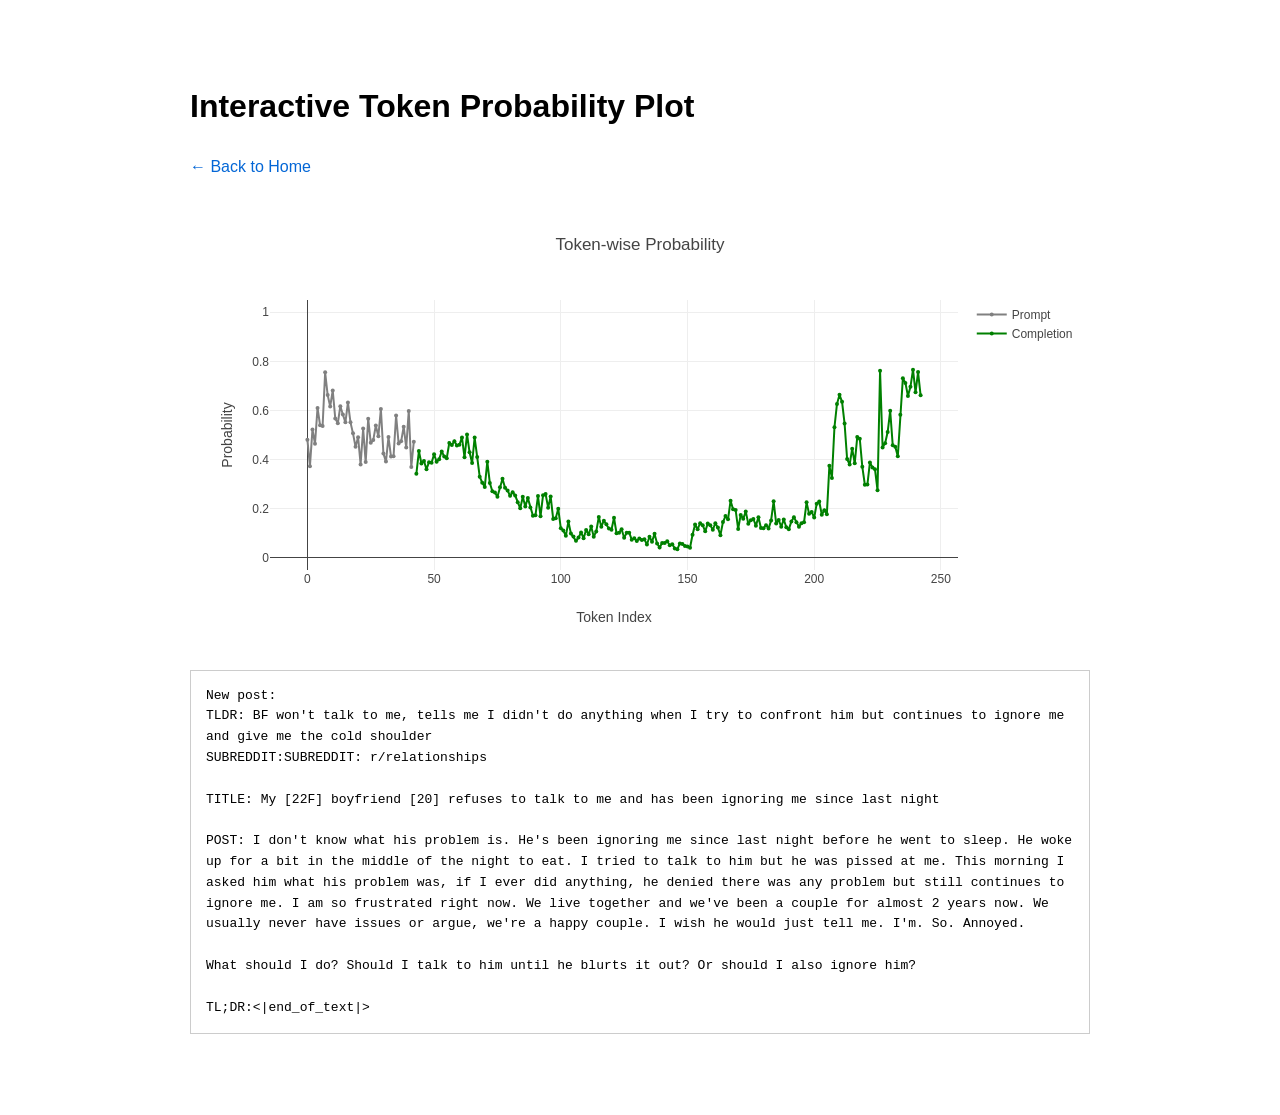
==== plot_viewer.html @ 888e2153 "dual" ====
<!DOCTYPE html>
<html lang="en">
<head>
    <meta charset="UTF-8">
    <meta name="viewport" content="width=device-width, initial-scale=1.0">
    <title>Interactive Plot Viewer</title>
    <script src="https://cdn.plot.ly/plotly-latest.min.js"></script>
    <link rel="stylesheet" href="style.css">
</head>
<body>
    <h1>Interactive Token Probability Plot</h1>
    <a href="index.html">← Back to Home</a>
    
    <div id="plot"></div>
    
    <div id="text-container">Loading text...</div>

    <script src="plot_viewer.js"></script>
</body>
</html>
---- style.css ----
body {
    font-family: -apple-system, BlinkMacSystemFont, "Segoe UI", Roboto, Helvetica, Arial, sans-serif;
    max-width: 900px;
    margin: 40px auto;
    padding: 20px;
    line-height: 1.6;
}

button:disabled {
    opacity: 0.5;
}

a {
    color: #0366d6;
    text-decoration: none;
}
a:hover {
    text-decoration: underline;
}

/* Styles for the new Home Page */
.viewer-choice {
    border: 1px solid #ddd;
    padding: 10px 20px;
    margin-top: 20px;
    border-radius: 8px;
}
.viewer-choice h2 {
    margin-top: 0;
}

/* Styles for the Plot Viewer */
#plot {
    width: 100%;
    height: 450px;
    margin-top: 20px;
}
#text-container {
    font-family: monospace;
    border: 1px solid #ccc;
    padding: 15px;
    margin-top: 20px;
    white-space: pre-wrap;
    word-wrap: break-word;
}
#text-container span:hover {
    background-color: #ffff99; /* Highlight on hover */
    cursor: pointer;
}
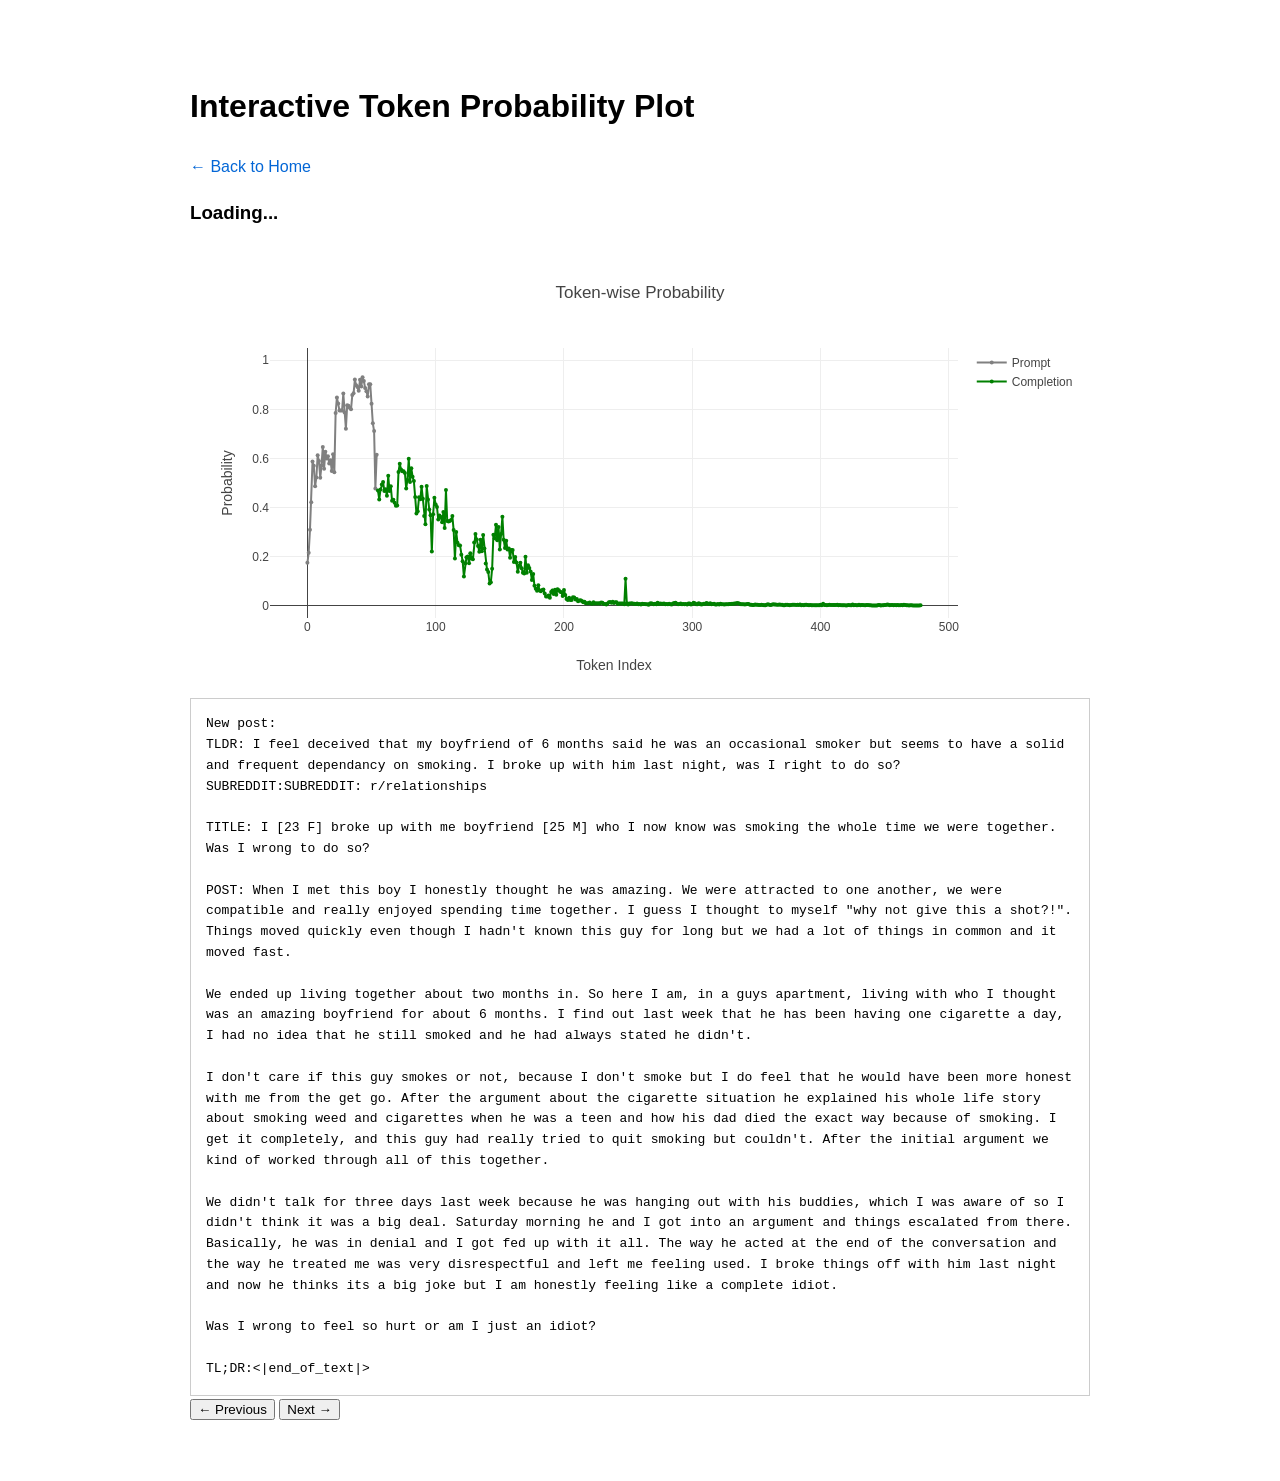
==== commit 08e323af: "Update plot_viewer.html" ====
--- a/plot_viewer.html
+++ b/plot_viewer.html
@@ -11,10 +11,17 @@
     <h1>Interactive Token Probability Plot</h1>
     <a href="index.html">← Back to Home</a>
     
+    <h3 id="entryCounter">Loading...</h3>
+    
     <div id="plot"></div>
     
     <div id="text-container">Loading text...</div>
 
+    <div class="nav-buttons">
+        <button id="prevBtn">← Previous</button>
+        <button id="nextBtn">Next →</button>
+    </div>
+
     <script src="plot_viewer.js"></script>
 </body>
 </html>
--- a/style.css
+++ b/style.css
@@ -46,4 +46,31 @@
 #text-container span:hover {
     background-color: #ffff99; /* Highlight on hover */
     cursor: pointer;
-}+}
+
+/* --- NEW styles for side-by-side viewer --- */
+
+/* This creates the main flexbox container */
+.viewer-container {
+    display: flex;
+    gap: 20px; /* Adds space between the plot and text */
+    align-items: flex-start; /* Aligns items to the top */
+    margin-top: 20px;
+}
+
+/* This defines the plot column (2/3 width) */
+#plot-wrapper {
+    flex: 2; /* Takes up 2 parts of the available space */
+    position: sticky; /* Makes the plot 'stick' in place when scrolling */
+    top: 20px; /* A little space from the top */
+}
+
+/* This redefines the text column (1/3 width) and makes it scrollable */
+#text-container {
+    flex: 1; /* Takes up 1 part of the available space */
+    max-height: 80vh; /* Sets a max height (80% of viewport height) */
+    overflow-y: auto; /* Adds a scrollbar ONLY if text is too long */
+    margin-top: 0; /* Resets margin from previous styles */
+    border: 1px solid #ccc; /* Ensures border is still visible */
+    padding: 15px;
+}
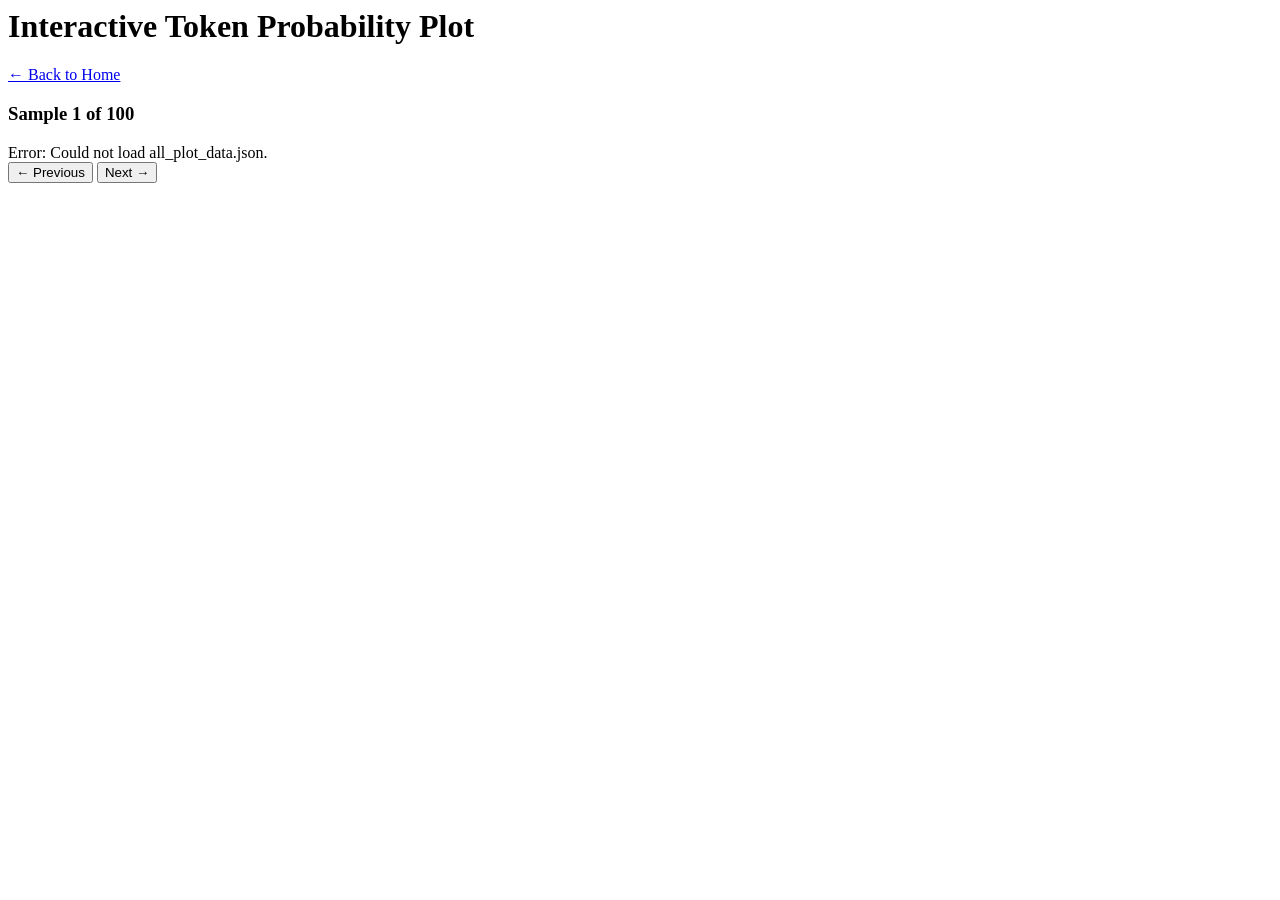
==== commit d2b507d8: "Update plot_viewer.html" ====
--- a/plot_viewer.html
+++ b/plot_viewer.html
@@ -1,21 +1,18 @@
-<!DOCTYPE html>
-<html lang="en">
-<head>
-    <meta charset="UTF-8">
-    <meta name="viewport" content="width=device-width, initial-scale=1.0">
-    <title>Interactive Plot Viewer</title>
-    <script src="https://cdn.plot.ly/plotly-latest.min.js"></script>
-    <link rel="stylesheet" href="style.css">
-</head>
 <body>
     <h1>Interactive Token Probability Plot</h1>
     <a href="index.html">← Back to Home</a>
     
     <h3 id="entryCounter">Loading...</h3>
     
-    <div id="plot"></div>
-    
-    <div id="text-container">Loading text...</div>
+    <div class="viewer-container">
+        
+        <div id="plot-wrapper">
+            <div id="plot"></div>
+        </div>
+
+        <div id="text-container">Loading text...</div>
+
+    </div>
 
     <div class="nav-buttons">
         <button id="prevBtn">← Previous</button>
@@ -24,4 +21,3 @@
 
     <script src="plot_viewer.js"></script>
 </body>
-</html>
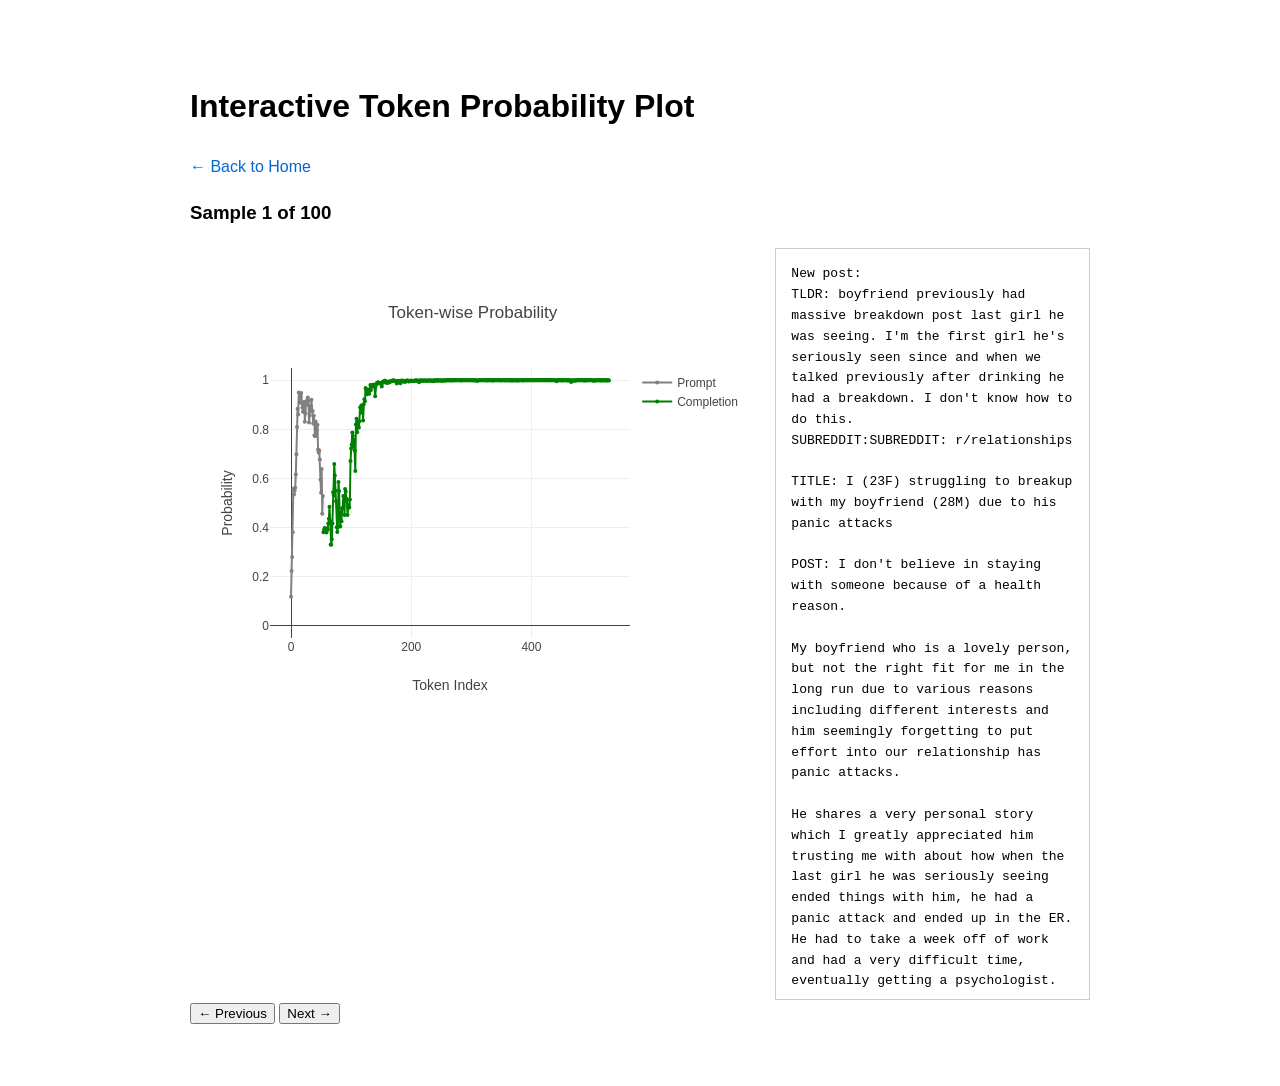
==== commit 07364d21: "Update plot_viewer.html" ====
--- a/plot_viewer.html
+++ b/plot_viewer.html
@@ -1,3 +1,12 @@
+<!DOCTYPE html>
+<html lang="en">
+<head>
+    <meta charset="UTF-8">
+    <meta name="viewport" content="width=device-width, initial-scale=1.0">
+    <title>Interactive Plot Viewer</title>
+    <script src="https://cdn.plot.ly/plotly-latest.min.js"></script>
+    <link rel="stylesheet" href="style.css">
+</head>
 <body>
     <h1>Interactive Token Probability Plot</h1>
     <a href="index.html">← Back to Home</a>
@@ -21,3 +30,4 @@
 
     <script src="plot_viewer.js"></script>
 </body>
+</html>
--- a/style.css
+++ b/style.css
@@ -0,0 +1,76 @@
+body {
+    font-family: -apple-system, BlinkMacSystemFont, "Segoe UI", Roboto, Helvetica, Arial, sans-serif;
+    max-width: 900px;
+    margin: 40px auto;
+    padding: 20px;
+    line-height: 1.6;
+}
+
+button:disabled {
+    opacity: 0.5;
+}
+
+a {
+    color: #0366d6;
+    text-decoration: none;
+}
+a:hover {
+    text-decoration: underline;
+}
+
+/* Styles for the new Home Page */
+.viewer-choice {
+    border: 1px solid #ddd;
+    padding: 10px 20px;
+    margin-top: 20px;
+    border-radius: 8px;
+}
+.viewer-choice h2 {
+    margin-top: 0;
+}
+
+/* Styles for the Plot Viewer */
+#plot {
+    width: 100%;
+    height: 450px;
+    margin-top: 20px;
+}
+#text-container {
+    font-family: monospace;
+    border: 1px solid #ccc;
+    padding: 15px;
+    margin-top: 20px;
+    white-space: pre-wrap;
+    word-wrap: break-word;
+}
+#text-container span:hover {
+    background-color: #ffff99; /* Highlight on hover */
+    cursor: pointer;
+}
+
+/* --- NEW styles for side-by-side viewer --- */
+
+/* This creates the main flexbox container */
+.viewer-container {
+    display: flex;
+    gap: 20px; /* Adds space between the plot and text */
+    align-items: flex-start; /* Aligns items to the top */
+    margin-top: 20px;
+}
+
+/* This defines the plot column (2/3 width) */
+#plot-wrapper {
+    flex: 2; /* Takes up 2 parts of the available space */
+    position: sticky; /* Makes the plot 'stick' in place when scrolling */
+    top: 20px; /* A little space from the top */
+}
+
+/* This redefines the text column (1/3 width) and makes it scrollable */
+#text-container {
+    flex: 1; /* Takes up 1 part of the available space */
+    max-height: 80vh; /* Sets a max height (80% of viewport height) */
+    overflow-y: auto; /* Adds a scrollbar ONLY if text is too long */
+    margin-top: 0; /* Resets margin from previous styles */
+    border: 1px solid #ccc; /* Ensures border is still visible */
+    padding: 15px;
+}
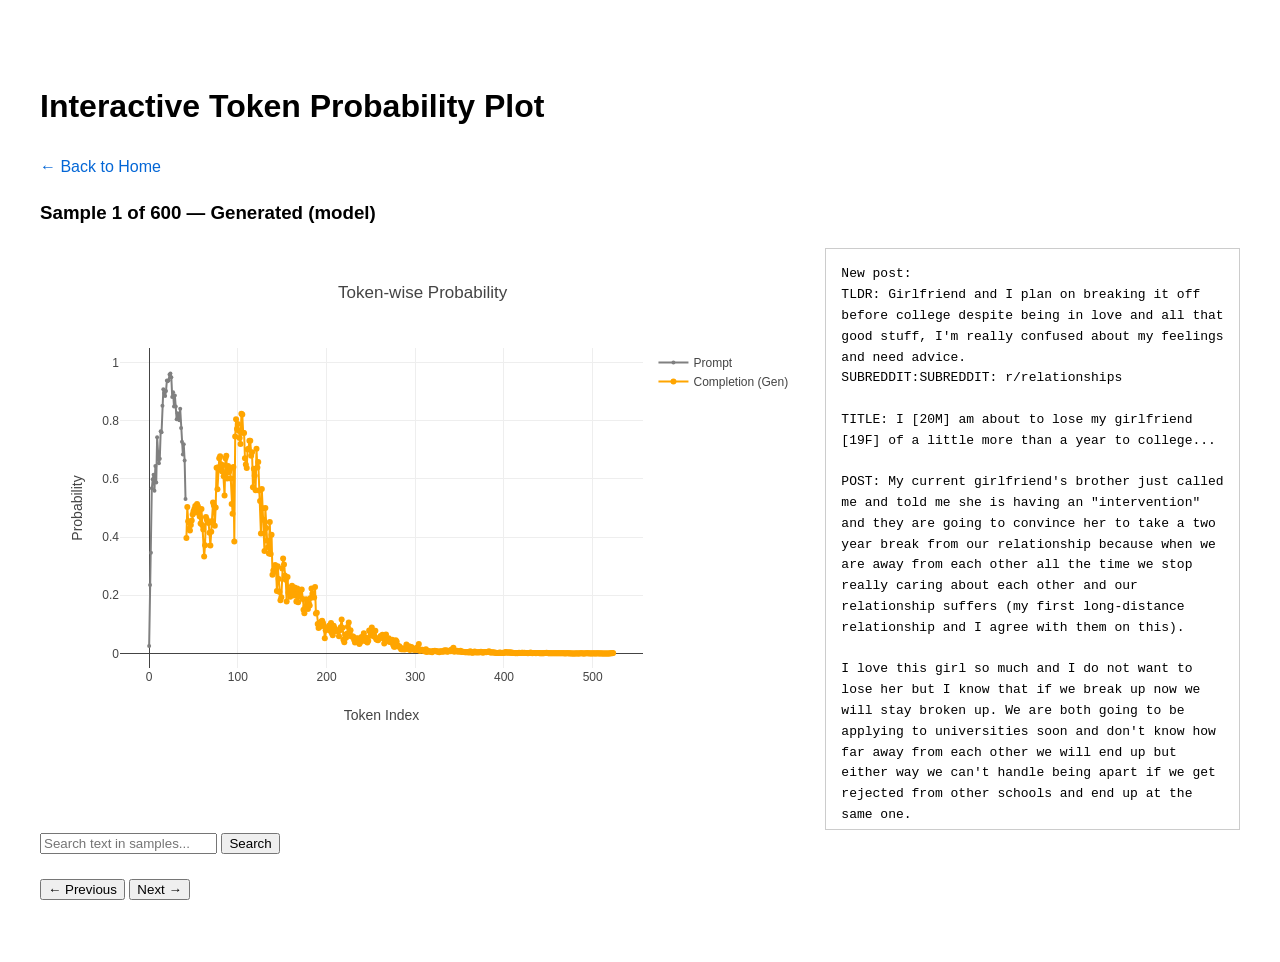
==== commit 49e688d7: "Update plot_viewer.html" ====
--- a/plot_viewer.html
+++ b/plot_viewer.html
@@ -6,8 +6,7 @@
     <title>Interactive Plot Viewer</title>
     <script src="https://cdn.plot.ly/plotly-latest.min.js"></script>
     <link rel="stylesheet" href="style.css">
-</head>
-<body>
+</head><body>
     <h1>Interactive Token Probability Plot</h1>
     <a href="index.html">← Back to Home</a>
     
@@ -23,6 +22,14 @@
 
     </div>
 
+    <div class="search-container">
+        <input type="text" id="searchInput" placeholder="Search text in samples...">
+        <button id="searchBtn">Search</button>
+        <span id="searchStatus"></span>
+    </div>
+
+    <div id="searchResultsContainer"></div>
+
     <div class="nav-buttons">
         <button id="prevBtn">← Previous</button>
         <button id="nextBtn">Next →</button>
--- a/style.css
+++ b/style.css
@@ -1,6 +1,6 @@
 body {
     font-family: -apple-system, BlinkMacSystemFont, "Segoe UI", Roboto, Helvetica, Arial, sans-serif;
-    max-width: 900px;
+    max-width: 1200px; /* Increased width for the new layout */
     margin: 40px auto;
     padding: 20px;
     line-height: 1.6;
@@ -18,7 +18,7 @@
     text-decoration: underline;
 }
 
-/* Styles for the new Home Page */
+/* Styles for the Home Page */
 .viewer-choice {
     border: 1px solid #ddd;
     padding: 10px 20px;
@@ -29,48 +29,41 @@
     margin-top: 0;
 }
 
-/* Styles for the Plot Viewer */
+/* Styles for the Plot Viewer Side-by-Side Layout */
+.viewer-container {
+    display: flex;
+    gap: 20px;
+    align-items: flex-start;
+    margin-top: 20px;
+}
+
+#plot-wrapper {
+    flex: 2; /* This makes it 2/3 width */
+    position: sticky;
+    top: 20px;
+}
+
 #plot {
     width: 100%;
-    height: 450px;
-    margin-top: 20px;
+    height: 500px;
 }
+
 #text-container {
+    flex: 1; /* This makes it 1/3 width */
+    max-height: 550px; /* Limits height and enables scrolling */
+    overflow-y: auto; /* Adds a scrollbar only when needed */
     font-family: monospace;
     border: 1px solid #ccc;
     padding: 15px;
-    margin-top: 20px;
     white-space: pre-wrap;
     word-wrap: break-word;
 }
+
 #text-container span:hover {
-    background-color: #ffff99; /* Highlight on hover */
+    background-color: #ffff99;
     cursor: pointer;
 }
 
-/* --- NEW styles for side-by-side viewer --- */
-
-/* This creates the main flexbox container */
-.viewer-container {
-    display: flex;
-    gap: 20px; /* Adds space between the plot and text */
-    align-items: flex-start; /* Aligns items to the top */
+.nav-buttons {
     margin-top: 20px;
 }
-
-/* This defines the plot column (2/3 width) */
-#plot-wrapper {
-    flex: 2; /* Takes up 2 parts of the available space */
-    position: sticky; /* Makes the plot 'stick' in place when scrolling */
-    top: 20px; /* A little space from the top */
-}
-
-/* This redefines the text column (1/3 width) and makes it scrollable */
-#text-container {
-    flex: 1; /* Takes up 1 part of the available space */
-    max-height: 80vh; /* Sets a max height (80% of viewport height) */
-    overflow-y: auto; /* Adds a scrollbar ONLY if text is too long */
-    margin-top: 0; /* Resets margin from previous styles */
-    border: 1px solid #ccc; /* Ensures border is still visible */
-    padding: 15px;
-}
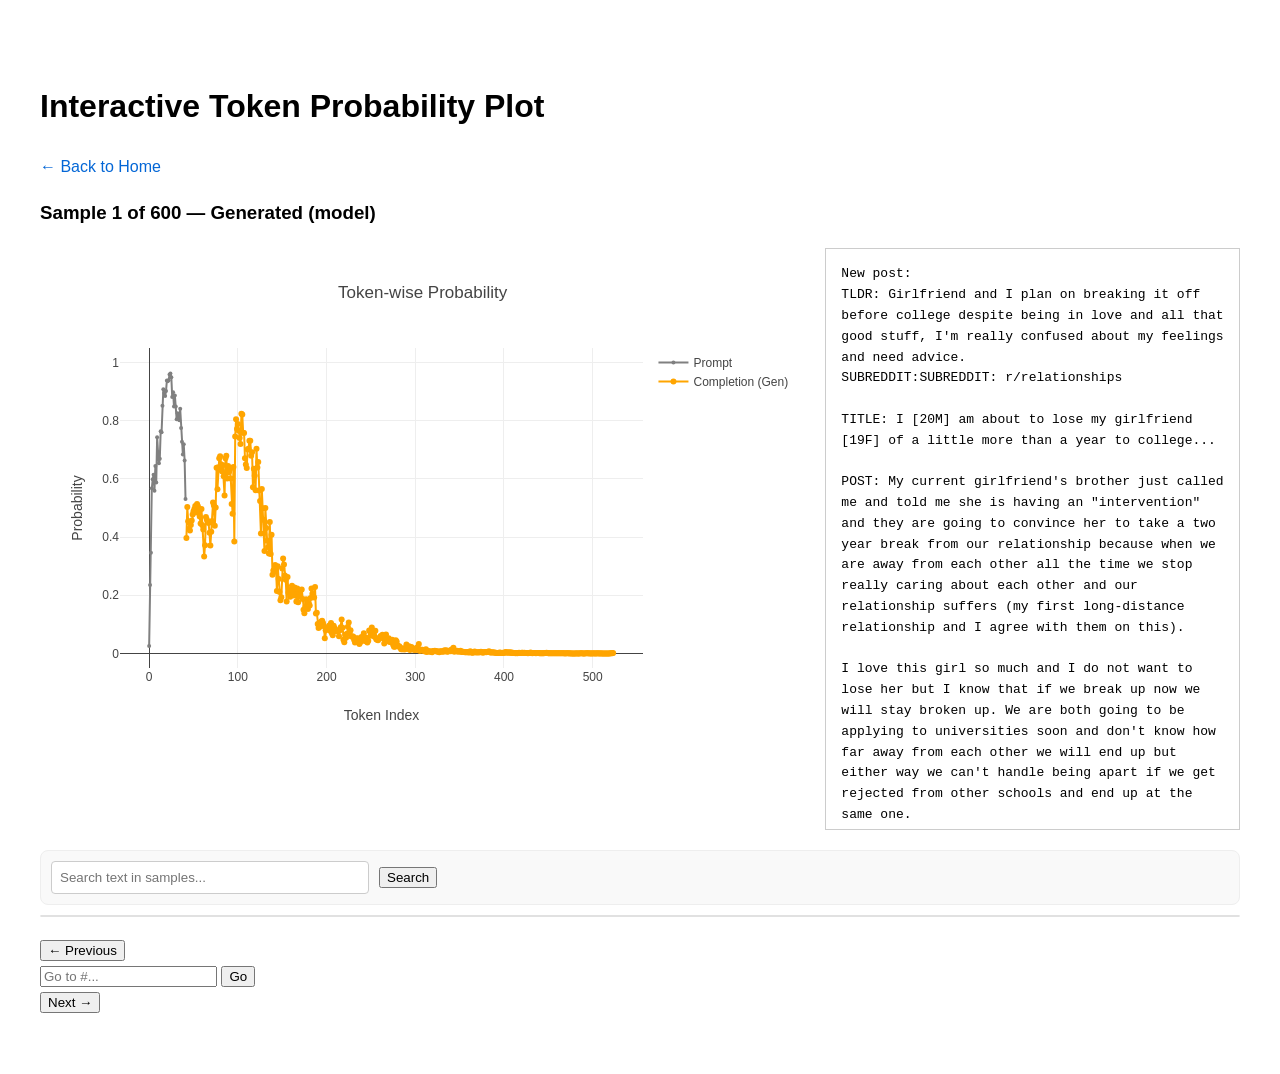
==== commit 329dddeb: "Update plot_viewer.html" ====
--- a/plot_viewer.html
+++ b/plot_viewer.html
@@ -6,7 +6,8 @@
     <title>Interactive Plot Viewer</title>
     <script src="https://cdn.plot.ly/plotly-latest.min.js"></script>
     <link rel="stylesheet" href="style.css">
-</head><body>
+</head>
+<body>
     <h1>Interactive Token Probability Plot</h1>
     <a href="index.html">← Back to Home</a>
     
@@ -32,6 +33,12 @@
 
     <div class="nav-buttons">
         <button id="prevBtn">← Previous</button>
+        
+        <div class="goto-container">
+            <input type="number" id="goToInput" placeholder="Go to #..." min="1">
+            <button id="goToBtn">Go</button>
+        </div>
+        
         <button id="nextBtn">Next →</button>
     </div>
 
--- a/style.css
+++ b/style.css
@@ -64,6 +64,68 @@
     cursor: pointer;
 }
 
+.search-container {
+    margin-top: 20px;
+    padding: 10px;
+    border: 1px solid #eee;
+    background-color: #f9f9f9;
+    border-radius: 8px;
+    display: flex;
+    align-items: center;
+    gap: 10px;
+}
+
+#searchInput {
+    padding: 8px;
+    border: 1px solid #ccc;
+    border-radius: 4px;
+    width: 300px;
+}
+
+#searchStatus {
+    font-style: italic;
+    color: #666;
+    font-size: 0.9em;
+}
+
+#searchResultsContainer {
+    margin-top: 10px;
+    max-height: 300px; /* Limit height and make it scrollable */
+    overflow-y: auto;
+    border: 1px solid #e1e1e1;
+    border-radius: 6px;
+}
+
+.search-result-item {
+    padding: 12px;
+    border-bottom: 1px solid #e1e1e1;
+    cursor: pointer;
+    background-color: #fff;
+}
+.search-result-item:last-child {
+    border-bottom: none;
+}
+.search-result-item:hover {
+    background-color: #f0f8ff; /* AliceBlue */
+}
+
+.result-index {
+    font-weight: bold;
+    color: #0366d6;
+    margin-bottom: 5px;
+    font-size: 0.9em;
+}
+
+.result-snippet {
+    font-family: monospace;
+    font-size: 0.95em;
+    color: #333;
+}
+.result-snippet strong {
+    background-color: #fff3cd; /* A soft yellow highlight */
+    font-weight: bold;
+}
+
 .nav-buttons {
     margin-top: 20px;
 }
